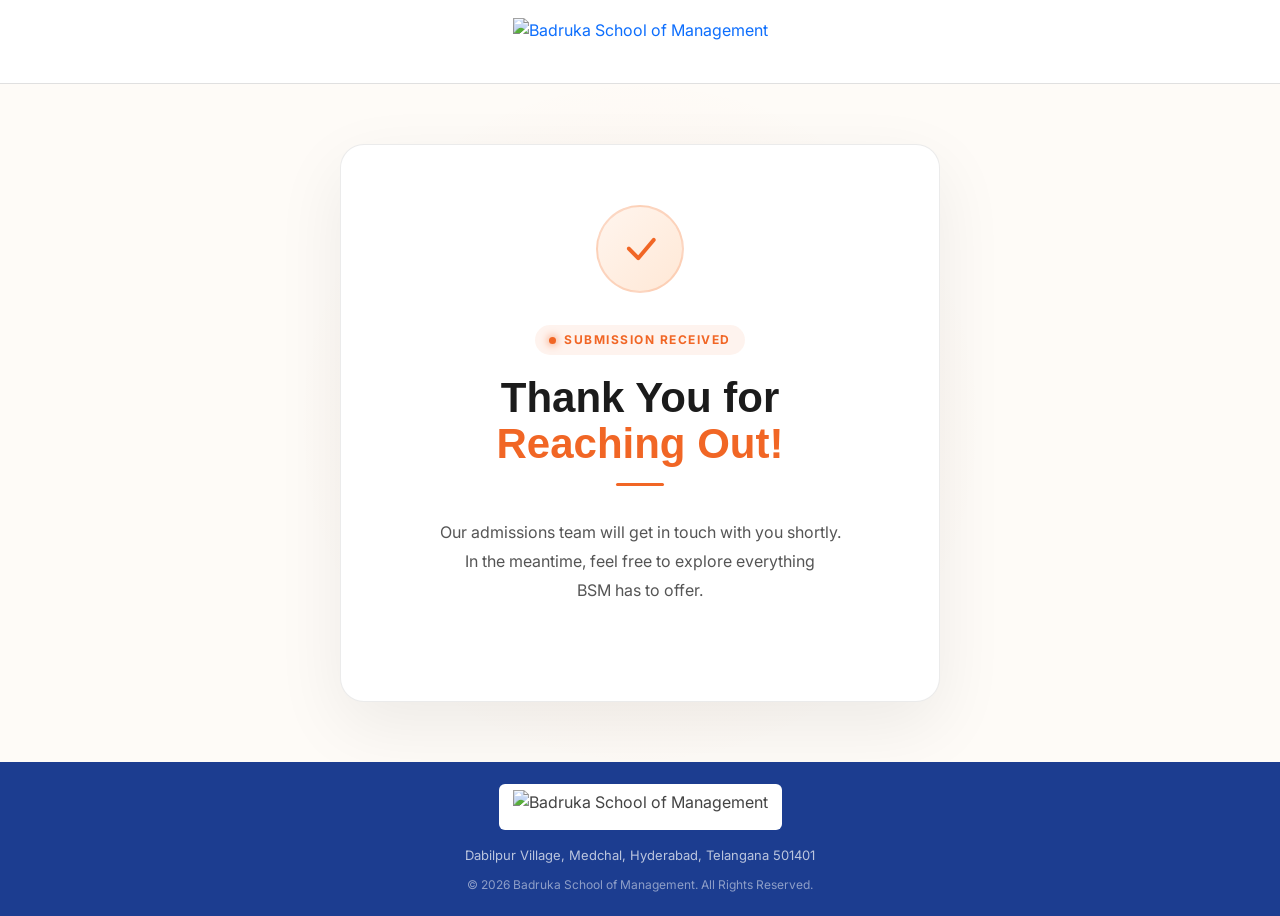
==== thank-you.html @ b26b5ce9 "add new changes" ====
<!doctype html>
<html lang="en">
  <head>
    <meta charset="UTF-8" />
    <meta name="viewport" content="width=device-width, initial-scale=1.0" />
    <title>Thank You | Badruka School of Management</title>
    <link rel="icon" href="images/favicon.webp" sizes="32x32" />
    <link rel="preconnect" href="https://fonts.googleapis.com" />
    <link rel="preconnect" href="https://fonts.gstatic.com" crossorigin />
    <link
      href="https://fonts.googleapis.com/css2?family=Inter:wght@300;400;500;600;700;800&display=swap"
      rel="stylesheet"
    />
    <link href="https://api.fontshare.com/v2/css?f[]=satoshi@300,400,500,700,900&display=swap" rel="stylesheet" />
    <link rel="stylesheet" href="https://cdn.jsdelivr.net/npm/bootstrap-icons@1.11.3/font/bootstrap-icons.min.css" />
    <link href="https://cdn.jsdelivr.net/npm/bootstrap@5.3.7/dist/css/bootstrap.min.css" rel="stylesheet" />

    <!--Bing-->
    <script>
      (function (w, d, t, r, u) {
        var f, n, i;
        ((w[u] = w[u] || []),
          (f = function () {
            var o = { ti: '97227936', enableAutoSpaTracking: true };
            ((o.q = w[u]), (w[u] = new UET(o)), w[u].push('pageLoad'));
          }),
          (n = d.createElement(t)),
          (n.src = r),
          (n.async = 1),
          (n.onload = n.onreadystatechange =
            function () {
              var s = this.readyState;
              (s && s !== 'loaded' && s !== 'complete') || (f(), (n.onload = n.onreadystatechange = null));
            }),
          (i = d.getElementsByTagName(t)[0]),
          i.parentNode.insertBefore(n, i));
      })(window, document, 'script', '//bat.bing.com/bat.js', 'uetq');
    </script>

    <!-- Google Tag Manager -->
    <script>
      (function (w, d, s, l, i) {
        w[l] = w[l] || [];
        w[l].push({ 'gtm.start': new Date().getTime(), event: 'gtm.js' });
        var f = d.getElementsByTagName(s)[0],
          j = d.createElement(s),
          dl = l != 'dataLayer' ? '&l=' + l : '';
        j.async = true;
        j.src = 'https://www.googletagmanager.com/gtm.js?id=' + i + dl;
        f.parentNode.insertBefore(j, f);
      })(window, document, 'script', 'dataLayer', 'GTM-KKS7F6DF');
    </script>
    <!-- End Google Tag Manager -->

    <!-- Google tag (gtag.js) -->
    <script async src="https://www.googletagmanager.com/gtag/js?id=AW-16741304463"></script>
    <script>
      window.dataLayer = window.dataLayer || [];
      function gtag() {
        dataLayer.push(arguments);
      }
      gtag('js', new Date());
      gtag('config', 'AW-16741304463');
    </script>

    <!-- Meta Pixel Code -->
    <script>
      !(function (f, b, e, v, n, t, s) {
        if (f.fbq) return;
        n = f.fbq = function () {
          n.callMethod ? n.callMethod.apply(n, arguments) : n.queue.push(arguments);
        };
        if (!f._fbq) f._fbq = n;
        n.push = n;
        n.loaded = !0;
        n.version = '2.0';
        n.queue = [];
        t = b.createElement(e);
        t.async = !0;
        t.src = v;
        s = b.getElementsByTagName(e)[0];
        s.parentNode.insertBefore(t, s);
      })(window, document, 'script', 'https://connect.facebook.net/en_US/fbevents.js');
      fbq('init', '2119251019020776');
      fbq('track', 'PageView');
    </script>
    <noscript
      ><img
        height="1"
        width="1"
        style="display: none"
        src="https://www.facebook.com/tr?id=2119251019020776&ev=PageView&noscript=1"
    /></noscript>
    <!-- End Meta Pixel Code -->

    <style>
      /* ── Variables (same as LP) ── */
      :root {
        --primary: #f16625;
        --primary-dark: #d4551a;
        --heading: #1b1b1b;
        --text: #444444;
        --border: #ececec;
      }

      * {
        margin: 0;
        padding: 0;
        box-sizing: border-box;
      }

      html {
        scroll-behavior: smooth;
      }

      body {
        font-family: 'Inter', sans-serif;
        background: #fefbf7;
        color: var(--text);
        min-height: 100vh;
        display: flex;
        flex-direction: column;
        overflow-x: hidden;
      }

      img {
        max-width: 100%;
        display: block;
      }

      a {
        text-decoration: none;
        transition: all 0.3s ease;
      }

      /* ── HEADER ── */
      .ty-header {
        background: #fff;
        border-bottom: 1px solid rgba(0, 0, 0, 0.12);
        padding: 18px 0;
        text-align: center;
      }

      .ty-header img {
        height: 47px;
        width: auto;
        display: inline-block;
      }

      /* ── MAIN CONTENT ── */
      .ty-main {
        flex: 1;
        display: flex;
        align-items: center;
        justify-content: center;
        padding: 60px 20px;
        position: relative;
        overflow: hidden;
      }

      /* Subtle decorative background circle */
      .ty-main::before {
        content: '';
        position: absolute;
        width: 700px;
        height: 700px;
        border-radius: 50%;
        background: radial-gradient(circle, rgba(241, 102, 37, 0.07) 0%, transparent 70%);
        top: 50%;
        left: 50%;
        transform: translate(-50%, -50%);
        pointer-events: none;
        z-index: 0;
      }

      .ty-card {
        position: relative;
        z-index: 1;
        background: #fff;
        border-radius: 24px;
        border: 1px solid rgba(0, 0, 0, 0.08);
        box-shadow: 0 24px 70px rgba(0, 0, 0, 0.07);
        padding: 60px 56px;
        max-width: 600px;
        width: 100%;
        text-align: center;
      }

      /* ── CHECK ICON ── */
      .ty-icon {
        width: 88px;
        height: 88px;
        border-radius: 50%;
        background: linear-gradient(135deg, #fff5ee 0%, #ffe8d6 100%);
        border: 2px solid rgba(241, 102, 37, 0.2);
        display: flex;
        align-items: center;
        justify-content: center;
        margin: 0 auto 32px;
        animation: pop-in 0.6s cubic-bezier(0.34, 1.56, 0.64, 1) both;
      }

      .ty-icon i {
        font-size: 42px;
        color: var(--primary);
        line-height: 1;
      }

      @keyframes pop-in {
        from {
          transform: scale(0.5);
          opacity: 0;
        }
        to {
          transform: scale(1);
          opacity: 1;
        }
      }

      /* ── TAG LINE ── */
      .ty-tag {
        display: inline-flex;
        align-items: center;
        gap: 8px;
        background: rgba(241, 102, 37, 0.08);
        color: var(--primary);
        font-family: 'Inter', sans-serif;
        font-size: 12px;
        font-weight: 700;
        letter-spacing: 1.5px;
        text-transform: uppercase;
        padding: 6px 14px;
        border-radius: 30px;
        margin-bottom: 20px;
      }

      .ty-tag .dot {
        width: 7px;
        height: 7px;
        border-radius: 50%;
        background: var(--primary);
        box-shadow: 0 0 8px var(--primary);
      }

      /* ── HEADING ── */
      .ty-heading {
        font-family: 'Satoshi', sans-serif;
        font-size: 42px;
        font-weight: 700;
        line-height: 1.1;
        color: var(--heading);
        margin-bottom: 16px;
      }

      .ty-heading span {
        color: var(--primary);
      }

      /* ── BODY TEXT ── */
      .ty-body {
        font-family: 'Inter', sans-serif;
        font-size: 16px;
        color: #555;
        line-height: 1.8;
        margin-bottom: 36px;
      }

      /* ── DIVIDER ── */
      .ty-divider {
        width: 48px;
        height: 3px;
        background: var(--primary);
        border-radius: 30px;
        margin: 0 auto 32px;
      }

      /* ── BACK BUTTON ── */
      .ty-back-btn {
        display: inline-flex;
        align-items: center;
        gap: 10px;
        padding: 15px 36px;
        background: var(--primary);
        color: #fff;
        border-radius: 10px;
        font-family: 'Inter', sans-serif;
        font-size: 15px;
        font-weight: 600;
        box-shadow: 0 12px 30px rgba(241, 102, 37, 0.3);
        transition: all 0.3s ease;
      }

      .ty-back-btn i {
        font-size: 16px;
        transition: transform 0.3s ease;
      }

      .ty-back-btn:hover {
        background: var(--primary-dark);
        color: #fff;
        transform: translateY(-2px);
        box-shadow: 0 18px 40px rgba(241, 102, 37, 0.35);
      }

      .ty-back-btn:hover i {
        transform: translateX(-4px);
      }

      /* ── HIGHLIGHTS STRIP ── */
      .ty-highlights {
        display: flex;
        align-items: center;
        justify-content: center;
        gap: 24px;
        margin-top: 40px;
        padding-top: 32px;
        border-top: 1px solid var(--border);
        flex-wrap: wrap;
      }

      .ty-highlight-item {
        display: flex;
        flex-direction: column;
        align-items: center;
        gap: 4px;
      }

      .ty-highlight-item strong {
        font-family: 'Satoshi', sans-serif;
        font-size: 22px;
        font-weight: 700;
        color: var(--primary);
        line-height: 1;
      }

      .ty-highlight-item span {
        font-family: 'Inter', sans-serif;
        font-size: 12px;
        color: #888;
        text-align: center;
      }

      .ty-highlight-sep {
        width: 1px;
        height: 36px;
        background: var(--border);
        flex-shrink: 0;
      }

      /* ── FOOTER ── */
      .ty-footer {
        background: #1c3d90;
        padding: 22px 20px;
        text-align: center;
      }

      .ty-footer-logo {
        display: inline-flex;
        align-items: center;
        justify-content: center;
        background: #fff;
        padding: 6px 14px;
        border-radius: 6px;
        margin-bottom: 14px;
      }

      .ty-footer-logo img {
        height: 34px;
        width: auto;
        display: inline-block;
      }

      .ty-footer-address {
        font-family: 'Inter', sans-serif;
        font-size: 13px;
        color: rgba(255, 255, 255, 0.7);
        line-height: 1.7;
        margin-bottom: 10px;
      }

      .ty-footer-copy {
        font-family: 'Inter', sans-serif;
        font-size: 12px;
        color: rgba(255, 255, 255, 0.5);
        margin: 0;
      }

      /* ── RESPONSIVE ── */
      @media (max-width: 767px) {
        .ty-header img {
          height: 40px;
        }

        .ty-card {
          padding: 40px 28px;
          border-radius: 18px;
        }

        .ty-icon {
          width: 74px;
          height: 74px;
          margin-bottom: 24px;
        }

        .ty-icon i {
          font-size: 34px;
        }

        .ty-heading {
          font-size: 32px;
        }

        .ty-body {
          font-size: 15px;
          margin-bottom: 28px;
        }

        .ty-highlights {
          gap: 16px;
        }

        .ty-highlight-item strong {
          font-size: 20px;
        }

        .ty-highlight-sep {
          display: none;
        }
      }

      @media (max-width: 480px) {
        .ty-card {
          padding: 32px 20px;
        }

        .ty-heading {
          font-size: 28px;
        }

        .ty-body {
          font-size: 14px;
        }

        .ty-back-btn {
          width: 100%;
          justify-content: center;
          padding: 14px 24px;
        }

        .ty-highlights {
          gap: 12px;
          margin-top: 28px;
          padding-top: 24px;
        }

        .ty-highlight-item strong {
          font-size: 18px;
        }

        .ty-highlight-item span {
          font-size: 11px;
        }
      }
    </style>
  </head>

  <body>
    <!-- Google Tag Manager (noscript) -->
    <noscript
      ><iframe
        src="https://www.googletagmanager.com/ns.html?id=GTM-KKS7F6DF"
        height="0"
        width="0"
        style="display: none; visibility: hidden"
      ></iframe
    ></noscript>
    <!-- End Google Tag Manager (noscript) -->

    <!-- ── HEADER ── -->
    <header class="ty-header">
      <a href="index.html">
        <img src="images/LOGO.png" alt="Badruka School of Management" />
      </a>
    </header>

    <!-- ── MAIN ── -->
    <main class="ty-main">
      <div class="ty-card">
        <!-- Check icon -->
        <div class="ty-icon">
          <i class="bi bi-check-lg"></i>
        </div>

        <!-- Tag -->
        <div class="ty-tag">
          <span class="dot"></span>
          Submission Received
        </div>

        <!-- Heading -->
        <h1 class="ty-heading">
          Thank You for<br />
          <span>Reaching Out!</span>
        </h1>

        <!-- Divider -->
        <div class="ty-divider"></div>

        <!-- Body -->
        <p class="ty-body">
          Our admissions team will get in touch with you shortly.<br />
          In the meantime, feel free to explore everything<br />
          BSM has to offer.
        </p>
      </div>
    </main>

    <!-- ── FOOTER ── -->
    <footer class="ty-footer">
      <div class="ty-footer-logo">
        <img src="images/footer-logo.png" alt="Badruka School of Management" />
      </div>
      <p class="ty-footer-address">Dabilpur Village, Medchal, Hyderabad, Telangana 501401</p>
      <p class="ty-footer-copy">© 2026 Badruka School of Management. All Rights Reserved.</p>
    </footer>
    <script>
      // Auto-download the brochure PDF on every page load (including refresh)
      window.addEventListener('load', function () {
        var a = document.createElement('a');
        a.href = 'images/bsm-lp-file.pdf';
        a.download = 'bsm-lp-file.pdf';
        document.body.appendChild(a);
        a.click();
        document.body.removeChild(a);
      });
    </script>
  </body>
</html>
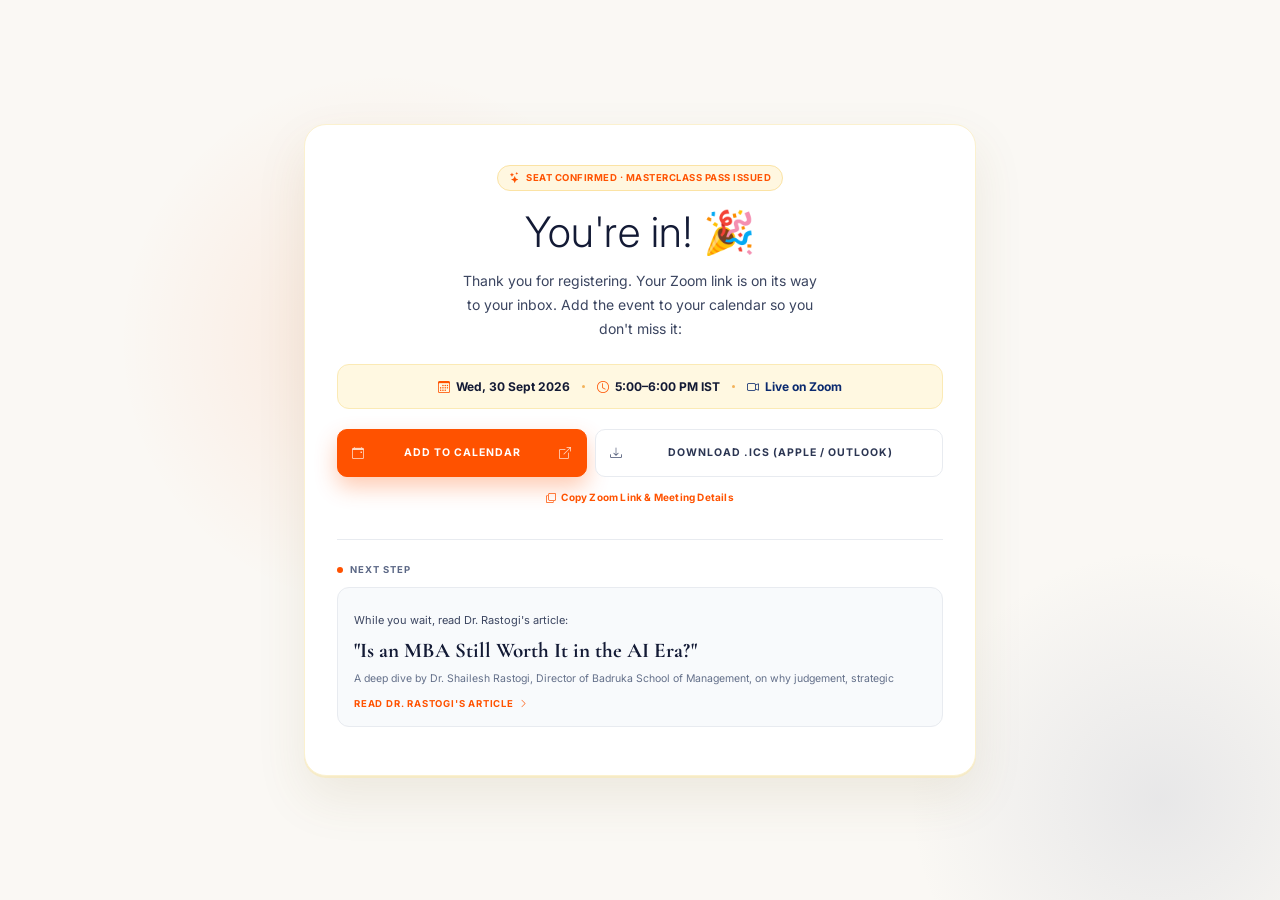
==== commit 72626654: "add new changes" ====
--- a/thank-you.html
+++ b/thank-you.html
@@ -3,18 +3,18 @@
   <head>
     <meta charset="UTF-8" />
     <meta name="viewport" content="width=device-width, initial-scale=1.0" />
-    <title>Thank You | Badruka School of Management</title>
+    <title>You're In! | Badruka School of Management</title>
     <link rel="icon" href="images/favicon.webp" sizes="32x32" />
+
     <link rel="preconnect" href="https://fonts.googleapis.com" />
     <link rel="preconnect" href="https://fonts.gstatic.com" crossorigin />
     <link
-      href="https://fonts.googleapis.com/css2?family=Inter:wght@300;400;500;600;700;800&display=swap"
+      href="https://fonts.googleapis.com/css2?family=Cormorant+Garamond:wght@600;700&family=Inter:wght@300;400;500;600;700;800&display=swap"
       rel="stylesheet"
     />
-    <link href="https://api.fontshare.com/v2/css?f[]=satoshi@300,400,500,700,900&display=swap" rel="stylesheet" />
     <link rel="stylesheet" href="https://cdn.jsdelivr.net/npm/bootstrap-icons@1.11.3/font/bootstrap-icons.min.css" />
-    <link href="https://cdn.jsdelivr.net/npm/bootstrap@5.3.7/dist/css/bootstrap.min.css" rel="stylesheet" />
-
+
+    <!-- ===== Tracking (same as your old thank-you page) ===== -->
     <!--Bing-->
     <script>
       (function (w, d, t, r, u) {
@@ -50,7 +50,6 @@
         f.parentNode.insertBefore(j, f);
       })(window, document, 'script', 'dataLayer', 'GTM-KKS7F6DF');
     </script>
-    <!-- End Google Tag Manager -->
 
     <!-- Google tag (gtag.js) -->
     <script async src="https://www.googletagmanager.com/gtag/js?id=AW-16741304463"></script>
@@ -94,371 +93,514 @@
     <!-- End Meta Pixel Code -->
 
     <style>
-      /* ── Variables (same as LP) ── */
       :root {
-        --primary: #f16625;
-        --primary-dark: #d4551a;
-        --heading: #1b1b1b;
-        --text: #444444;
-        --border: #ececec;
-      }
-
-      * {
+        --orange: #ff5200;
+        --orange-dark: #e84a00;
+        --navy: #131a35;
+        --text: #3b4560;
+        --muted: #64708a;
+        --cream: #faf8f4;
+        --gold-bg: #fff8e1;
+        --gold-border: #fbeab5;
+        --line: #e8ebf0;
+      }
+
+      *,
+      *::before,
+      *::after {
         margin: 0;
         padding: 0;
         box-sizing: border-box;
       }
 
-      html {
-        scroll-behavior: smooth;
-      }
-
+      html,
       body {
-        font-family: 'Inter', sans-serif;
-        background: #fefbf7;
+        min-height: 100%;
+      }
+
+      body {
+        font-family:
+          'Inter',
+          system-ui,
+          -apple-system,
+          'Segoe UI',
+          sans-serif;
+        background: var(--cream);
         color: var(--text);
-        min-height: 100vh;
-        display: flex;
-        flex-direction: column;
+        -webkit-font-smoothing: antialiased;
         overflow-x: hidden;
-      }
-
-      img {
-        max-width: 100%;
-        display: block;
       }
 
       a {
         text-decoration: none;
-        transition: all 0.3s ease;
-      }
-
-      /* ── HEADER ── */
-      .ty-header {
-        background: #fff;
-        border-bottom: 1px solid rgba(0, 0, 0, 0.12);
-        padding: 18px 0;
-        text-align: center;
-      }
-
-      .ty-header img {
-        height: 47px;
-        width: auto;
-        display: inline-block;
-      }
-
-      /* ── MAIN CONTENT ── */
-      .ty-main {
-        flex: 1;
+        color: inherit;
+      }
+
+      button {
+        font-family: inherit;
+        cursor: pointer;
+      }
+
+      /* ===== PAGE ===== */
+      .page {
+        position: relative;
+        min-height: 100vh;
+        min-height: 100dvh;
         display: flex;
         align-items: center;
         justify-content: center;
-        padding: 60px 20px;
-        position: relative;
+        padding: 52px 20px;
         overflow: hidden;
       }
 
-      /* Subtle decorative background circle */
-      .ty-main::before {
+      /* soft glow behind the card (orange left, grey bottom-right) */
+      .page::before,
+      .page::after {
         content: '';
         position: absolute;
-        width: 700px;
-        height: 700px;
         border-radius: 50%;
-        background: radial-gradient(circle, rgba(241, 102, 37, 0.07) 0%, transparent 70%);
-        top: 50%;
-        left: 50%;
-        transform: translate(-50%, -50%);
         pointer-events: none;
         z-index: 0;
       }
 
-      .ty-card {
+      .page::before {
+        width: 560px;
+        height: 560px;
+        left: 50%;
+        top: 38%;
+        transform: translate(-95%, -50%);
+        background: radial-gradient(circle, rgba(255, 82, 0, 0.1) 0%, rgba(255, 82, 0, 0) 68%);
+      }
+
+      .page::after {
+        width: 520px;
+        height: 520px;
+        right: -140px;
+        bottom: -160px;
+        background: radial-gradient(circle, rgba(120, 130, 160, 0.14) 0%, rgba(120, 130, 160, 0) 68%);
+      }
+
+      /* ===== CARD ===== */
+      .card {
         position: relative;
         z-index: 1;
+        width: 100%;
+        max-width: 672px;
         background: #fff;
-        border-radius: 24px;
-        border: 1px solid rgba(0, 0, 0, 0.08);
-        box-shadow: 0 24px 70px rgba(0, 0, 0, 0.07);
-        padding: 60px 56px;
-        max-width: 600px;
-        width: 100%;
+        border: 1px solid #fbf1cf;
+        border-radius: 22px;
+        padding: 40px 32px 48px;
         text-align: center;
-      }
-
-      /* ── CHECK ICON ── */
-      .ty-icon {
-        width: 88px;
-        height: 88px;
-        border-radius: 50%;
-        background: linear-gradient(135deg, #fff5ee 0%, #ffe8d6 100%);
-        border: 2px solid rgba(241, 102, 37, 0.2);
+        box-shadow:
+          0 2px 0 rgba(251, 234, 181, 0.6),
+          0 22px 50px rgba(120, 100, 40, 0.1);
+      }
+
+      /* ===== BADGE ===== */
+      .badge {
+        display: inline-flex;
+        align-items: center;
+        gap: 6px;
+        background: #fff7e0;
+        border: 1px solid #fbe3a4;
+        color: var(--orange);
+        font-size: 9.5px;
+        font-weight: 700;
+        letter-spacing: 0.5px;
+        text-transform: uppercase;
+        padding: 6px 11px;
+        border-radius: 999px;
+        line-height: 1;
+      }
+
+      .badge i {
+        font-size: 11px;
+      }
+
+      /* ===== HEADING ===== */
+      .title {
         display: flex;
         align-items: center;
         justify-content: center;
-        margin: 0 auto 32px;
-        animation: pop-in 0.6s cubic-bezier(0.34, 1.56, 0.64, 1) both;
-      }
-
-      .ty-icon i {
+        gap: 10px;
+        margin-top: 18px;
         font-size: 42px;
-        color: var(--primary);
+        font-weight: 300;
+        letter-spacing: 0.5px;
+        line-height: 1.1;
+        color: var(--navy);
+      }
+
+      .title .party {
+        width: 40px;
+        height: 40px;
+        object-fit: contain;
+        display: inline-block;
+        transform: translateY(-4px);
+      }
+
+      .title .party-fallback {
+        font-size: 34px;
         line-height: 1;
-      }
-
-      @keyframes pop-in {
-        from {
-          transform: scale(0.5);
-          opacity: 0;
-        }
-        to {
-          transform: scale(1);
-          opacity: 1;
-        }
-      }
-
-      /* ── TAG LINE ── */
-      .ty-tag {
-        display: inline-flex;
-        align-items: center;
-        gap: 8px;
-        background: rgba(241, 102, 37, 0.08);
-        color: var(--primary);
-        font-family: 'Inter', sans-serif;
+        transform: translateY(-4px);
+      }
+
+      .lead {
+        margin: 14px auto 0;
+        max-width: 360px;
+        font-size: 14px;
+        line-height: 1.7;
+        color: var(--text);
+      }
+
+      /* ===== EVENT STRIP ===== */
+      .event {
+        margin-top: 24px;
+        display: flex;
+        align-items: center;
+        justify-content: center;
+        flex-wrap: wrap;
+        gap: 8px 12px;
+        background: var(--gold-bg);
+        border: 1px solid var(--gold-border);
+        border-radius: 12px;
+        padding: 14px 16px;
         font-size: 12px;
         font-weight: 700;
-        letter-spacing: 1.5px;
+        color: var(--navy);
+      }
+
+      .event-item {
+        display: inline-flex;
+        align-items: center;
+        gap: 6px;
+        white-space: nowrap;
+      }
+
+      .event-item i {
+        color: var(--orange);
+        font-size: 12px;
+      }
+
+      .event-item.zoom {
+        color: #0b2a6f;
+      }
+
+      .event-item.zoom i {
+        color: #0b2a6f;
+      }
+
+      .event .sep {
+        width: 3px;
+        height: 3px;
+        border-radius: 50%;
+        background: #f3b25a;
+        flex-shrink: 0;
+      }
+
+      /* ===== ACTIONS ===== */
+      .actions {
+        margin-top: 20px;
+        display: grid;
+        grid-template-columns: 0.72fr 1fr;
+        gap: 8px;
+      }
+
+      .btn {
+        display: flex;
+        align-items: center;
+        justify-content: center;
+        gap: 10px;
+        min-height: 48px;
+        padding: 10px 14px;
+        border-radius: 10px;
+        font-size: 10.5px;
+        font-weight: 700;
+        letter-spacing: 1px;
         text-transform: uppercase;
-        padding: 6px 14px;
-        border-radius: 30px;
-        margin-bottom: 20px;
-      }
-
-      .ty-tag .dot {
-        width: 7px;
-        height: 7px;
+        line-height: 1.5;
+        text-align: center;
+        transition:
+          transform 0.2s ease,
+          box-shadow 0.2s ease,
+          background 0.2s ease,
+          border-color 0.2s ease;
+      }
+
+      .btn i {
+        font-size: 12px;
+        flex-shrink: 0;
+      }
+
+      .btn-primary {
+        background: var(--orange);
+        color: #fff;
+        border: 1px solid var(--orange);
+        box-shadow: 0 10px 22px rgba(255, 82, 0, 0.3);
+        justify-content: space-between;
+      }
+
+      .btn-primary i {
+        color: #ffd9c4;
+      }
+
+      .btn-primary span {
+        flex: 1;
+      }
+
+      .btn-primary:hover {
+        background: var(--orange-dark);
+        transform: translateY(-1px);
+      }
+
+      .btn-outline {
+        background: #fff;
+        color: #2b3552;
+        border: 1px solid var(--line);
+        justify-content: space-between;
+      }
+
+      .btn-outline i {
+        color: #4a5573;
+      }
+
+      .btn-outline span {
+        flex: 1;
+      }
+
+      .btn-outline:hover {
+        border-color: #cfd5e0;
+        transform: translateY(-1px);
+      }
+
+      .btn:focus-visible,
+      .copy-link:focus-visible,
+      .read-more:focus-visible {
+        outline: 2px solid var(--navy);
+        outline-offset: 2px;
+      }
+
+      .copy-link {
+        margin-top: 14px;
+        display: inline-flex;
+        align-items: center;
+        gap: 5px;
+        background: none;
+        border: 0;
+        color: var(--orange);
+        font-size: 10px;
+        font-weight: 700;
+        letter-spacing: 0.2px;
+      }
+
+      .copy-link i {
+        font-size: 10px;
+      }
+
+      .copy-link:hover {
+        text-decoration: underline;
+      }
+
+      /* ===== NEXT STEP ===== */
+      .divider {
+        height: 1px;
+        background: var(--line);
+        margin: 34px 0 24px;
+        border: 0;
+      }
+
+      .next-label {
+        display: flex;
+        align-items: center;
+        gap: 7px;
+        font-size: 9.5px;
+        font-weight: 700;
+        letter-spacing: 1px;
+        text-transform: uppercase;
+        color: #5b6785;
+        text-align: left;
+      }
+
+      .next-label .dot {
+        width: 6px;
+        height: 6px;
         border-radius: 50%;
-        background: var(--primary);
-        box-shadow: 0 0 8px var(--primary);
-      }
-
-      /* ── HEADING ── */
-      .ty-heading {
-        font-family: 'Satoshi', sans-serif;
-        font-size: 42px;
+        background: var(--orange);
+      }
+
+      .article {
+        margin-top: 12px;
+        text-align: left;
+        background: #f8fafc;
+        border: 1px solid var(--line);
+        border-radius: 12px;
+        padding: 16px 16px 15px;
+      }
+
+      .article .kicker {
+        font-size: 11px;
+        color: var(--text);
+      }
+
+      .article h2 {
+        margin-top: 8px;
+        font-family: 'Cormorant Garamond', Georgia, serif;
+        font-size: 21px;
         font-weight: 700;
-        line-height: 1.1;
-        color: var(--heading);
-        margin-bottom: 16px;
-      }
-
-      .ty-heading span {
-        color: var(--primary);
-      }
-
-      /* ── BODY TEXT ── */
-      .ty-body {
-        font-family: 'Inter', sans-serif;
-        font-size: 16px;
-        color: #555;
-        line-height: 1.8;
-        margin-bottom: 36px;
-      }
-
-      /* ── DIVIDER ── */
-      .ty-divider {
-        width: 48px;
-        height: 3px;
-        background: var(--primary);
-        border-radius: 30px;
-        margin: 0 auto 32px;
-      }
-
-      /* ── BACK BUTTON ── */
-      .ty-back-btn {
+        line-height: 1.2;
+        color: var(--navy);
+      }
+
+      .article p {
+        margin-top: 8px;
+        font-size: 10.5px;
+        line-height: 1.6;
+        color: var(--muted);
+        /* shows just the first line, like the design */
+        max-height: 1.6em;
+        overflow: hidden;
+      }
+
+      .read-more {
+        margin-top: 10px;
         display: inline-flex;
         align-items: center;
-        gap: 10px;
-        padding: 15px 36px;
-        background: var(--primary);
+        gap: 5px;
+        font-size: 9.5px;
+        font-weight: 700;
+        letter-spacing: 0.8px;
+        text-transform: uppercase;
+        color: var(--orange);
+      }
+
+      .read-more i {
+        font-size: 9px;
+        transition: transform 0.2s ease;
+      }
+
+      .read-more:hover i {
+        transform: translateX(3px);
+      }
+
+      /* toast */
+      .toast {
+        position: fixed;
+        left: 50%;
+        bottom: 24px;
+        transform: translate(-50%, 20px);
+        background: var(--navy);
         color: #fff;
-        border-radius: 10px;
-        font-family: 'Inter', sans-serif;
-        font-size: 15px;
+        font-size: 12px;
         font-weight: 600;
-        box-shadow: 0 12px 30px rgba(241, 102, 37, 0.3);
-        transition: all 0.3s ease;
-      }
-
-      .ty-back-btn i {
-        font-size: 16px;
-        transition: transform 0.3s ease;
-      }
-
-      .ty-back-btn:hover {
-        background: var(--primary-dark);
-        color: #fff;
-        transform: translateY(-2px);
-        box-shadow: 0 18px 40px rgba(241, 102, 37, 0.35);
-      }
-
-      .ty-back-btn:hover i {
-        transform: translateX(-4px);
-      }
-
-      /* ── HIGHLIGHTS STRIP ── */
-      .ty-highlights {
-        display: flex;
-        align-items: center;
-        justify-content: center;
-        gap: 24px;
-        margin-top: 40px;
-        padding-top: 32px;
-        border-top: 1px solid var(--border);
-        flex-wrap: wrap;
-      }
-
-      .ty-highlight-item {
-        display: flex;
-        flex-direction: column;
-        align-items: center;
-        gap: 4px;
-      }
-
-      .ty-highlight-item strong {
-        font-family: 'Satoshi', sans-serif;
-        font-size: 22px;
-        font-weight: 700;
-        color: var(--primary);
-        line-height: 1;
-      }
-
-      .ty-highlight-item span {
-        font-family: 'Inter', sans-serif;
-        font-size: 12px;
-        color: #888;
-        text-align: center;
-      }
-
-      .ty-highlight-sep {
-        width: 1px;
-        height: 36px;
-        background: var(--border);
-        flex-shrink: 0;
-      }
-
-      /* ── FOOTER ── */
-      .ty-footer {
-        background: #1c3d90;
-        padding: 22px 20px;
-        text-align: center;
-      }
-
-      .ty-footer-logo {
-        display: inline-flex;
-        align-items: center;
-        justify-content: center;
-        background: #fff;
-        padding: 6px 14px;
-        border-radius: 6px;
-        margin-bottom: 14px;
-      }
-
-      .ty-footer-logo img {
-        height: 34px;
-        width: auto;
-        display: inline-block;
-      }
-
-      .ty-footer-address {
-        font-family: 'Inter', sans-serif;
-        font-size: 13px;
-        color: rgba(255, 255, 255, 0.7);
-        line-height: 1.7;
-        margin-bottom: 10px;
-      }
-
-      .ty-footer-copy {
-        font-family: 'Inter', sans-serif;
-        font-size: 12px;
-        color: rgba(255, 255, 255, 0.5);
-        margin: 0;
-      }
-
-      /* ── RESPONSIVE ── */
-      @media (max-width: 767px) {
-        .ty-header img {
-          height: 40px;
-        }
-
-        .ty-card {
-          padding: 40px 28px;
+        padding: 10px 16px;
+        border-radius: 999px;
+        opacity: 0;
+        pointer-events: none;
+        transition:
+          opacity 0.25s ease,
+          transform 0.25s ease;
+        z-index: 10;
+      }
+
+      .toast.show {
+        opacity: 1;
+        transform: translate(-50%, 0);
+      }
+
+      /* ===== TABLET ===== */
+      @media (max-width: 991px) {
+        .page::before {
+          transform: translate(-80%, -50%);
+        }
+      }
+
+      /* ===== MOBILE ===== */
+      @media (max-width: 575px) {
+        .page {
+          padding: 28px 14px;
+          align-items: flex-start;
+        }
+
+        .page::before {
+          width: 380px;
+          height: 380px;
+          transform: translate(-70%, -50%);
+        }
+
+        .card {
+          padding: 30px 18px 34px;
           border-radius: 18px;
         }
 
-        .ty-icon {
-          width: 74px;
-          height: 74px;
-          margin-bottom: 24px;
-        }
-
-        .ty-icon i {
+        .badge {
+          font-size: 8.5px;
+          padding: 6px 9px;
+          letter-spacing: 0.3px;
+          max-width: 100%;
+          white-space: normal;
+          line-height: 1.3;
+          text-align: center;
+        }
+
+        .title {
           font-size: 34px;
-        }
-
-        .ty-heading {
-          font-size: 32px;
-        }
-
-        .ty-body {
-          font-size: 15px;
-          margin-bottom: 28px;
-        }
-
-        .ty-highlights {
-          gap: 16px;
-        }
-
-        .ty-highlight-item strong {
+          gap: 8px;
+        }
+
+        .title .party {
+          width: 32px;
+          height: 32px;
+        }
+
+        .lead {
+          font-size: 13.5px;
+        }
+
+        .event {
+          flex-direction: column;
+          gap: 8px;
+          padding: 14px;
+        }
+
+        .event .sep {
+          display: none;
+        }
+
+        .actions {
+          grid-template-columns: 1fr;
+        }
+
+        .btn {
+          min-height: 50px;
+          font-size: 11px;
+        }
+
+        .divider {
+          margin: 28px 0 22px;
+        }
+
+        .article h2 {
           font-size: 20px;
         }
 
-        .ty-highlight-sep {
-          display: none;
-        }
-      }
-
-      @media (max-width: 480px) {
-        .ty-card {
-          padding: 32px 20px;
-        }
-
-        .ty-heading {
-          font-size: 28px;
-        }
-
-        .ty-body {
-          font-size: 14px;
-        }
-
-        .ty-back-btn {
-          width: 100%;
-          justify-content: center;
-          padding: 14px 24px;
-        }
-
-        .ty-highlights {
-          gap: 12px;
-          margin-top: 28px;
-          padding-top: 24px;
-        }
-
-        .ty-highlight-item strong {
-          font-size: 18px;
-        }
-
-        .ty-highlight-item span {
+        .article p {
           font-size: 11px;
+        }
+      }
+
+      @media (max-width: 360px) {
+        .title {
+          font-size: 30px;
+        }
+
+        .card {
+          padding: 26px 14px 30px;
+        }
+      }
+
+      @media (prefers-reduced-motion: reduce) {
+        * {
+          transition: none !important;
         }
       }
     </style>
@@ -474,64 +616,167 @@
         style="display: none; visibility: hidden"
       ></iframe
     ></noscript>
-    <!-- End Google Tag Manager (noscript) -->
-
-    <!-- ── HEADER ── -->
-    <header class="ty-header">
-      <a href="index.html">
-        <img src="images/LOGO.png" alt="Badruka School of Management" />
-      </a>
-    </header>
-
-    <!-- ── MAIN ── -->
-    <main class="ty-main">
-      <div class="ty-card">
-        <!-- Check icon -->
-        <div class="ty-icon">
-          <i class="bi bi-check-lg"></i>
+
+    <main class="page">
+      <section class="card" aria-labelledby="ty-title">
+        <div class="badge">
+          <i class="bi bi-stars" aria-hidden="true"></i>
+          Seat confirmed · Masterclass pass issued
         </div>
 
-        <!-- Tag -->
-        <div class="ty-tag">
-          <span class="dot"></span>
-          Submission Received
+        <h1 class="title" id="ty-title">You're in! 🎉</h1>
+
+        <p class="lead">
+          Thank you for registering. Your Zoom link is on its way to your inbox. Add the event to your calendar so you
+          don't miss it:
+        </p>
+
+        <div class="event">
+          <span class="event-item"><i class="bi bi-calendar3" aria-hidden="true"></i>Wed, 30 Sept 2026</span>
+          <span class="sep" aria-hidden="true"></span>
+          <span class="event-item"><i class="bi bi-clock" aria-hidden="true"></i>5:00–6:00 PM IST</span>
+          <span class="sep" aria-hidden="true"></span>
+          <span class="event-item zoom"><i class="bi bi-camera-video" aria-hidden="true"></i>Live on Zoom</span>
         </div>
 
-        <!-- Heading -->
-        <h1 class="ty-heading">
-          Thank You for<br />
-          <span>Reaching Out!</span>
-        </h1>
-
-        <!-- Divider -->
-        <div class="ty-divider"></div>
-
-        <!-- Body -->
-        <p class="ty-body">
-          Our admissions team will get in touch with you shortly.<br />
-          In the meantime, feel free to explore everything<br />
-          BSM has to offer.
-        </p>
-      </div>
+        <div class="actions">
+          <a id="gcalBtn" class="btn btn-primary" href="#" target="_blank" rel="noopener">
+            <i class="bi bi-calendar-event" aria-hidden="true"></i>
+            <span>Add to Calendar</span>
+            <i class="bi bi-box-arrow-up-right" aria-hidden="true"></i>
+          </a>
+
+          <button id="icsBtn" class="btn btn-outline" type="button">
+            <i class="bi bi-download" aria-hidden="true"></i>
+            <span>Download .ics (Apple / Outlook)</span>
+          </button>
+        </div>
+
+        <button id="copyBtn" class="copy-link" type="button">
+          <i class="bi bi-copy" aria-hidden="true"></i>
+          Copy Zoom Link &amp; Meeting Details
+        </button>
+
+        <hr class="divider" />
+
+        <div class="next-label"><span class="dot"></span>Next step</div>
+
+        <article class="article">
+          <p class="kicker">While you wait, read Dr. Rastogi's article:</p>
+          <h2>"Is an MBA Still Worth It in the AI Era?"</h2>
+          <p>
+            A deep dive by Dr. Shailesh Rastogi, Director of Badruka School of Management, on why judgement, strategic
+            decision-making, and human leadership matter more than ever in the AI era.
+          </p>
+          <a id="articleLink" class="read-more" href="#" target="_blank" rel="noopener">
+            Read Dr. Rastogi's article <i class="bi bi-chevron-right" aria-hidden="true"></i>
+          </a>
+        </article>
+      </section>
     </main>
 
-    <!-- ── FOOTER ── -->
-    <footer class="ty-footer">
-      <div class="ty-footer-logo">
-        <img src="images/footer-logo.png" alt="Badruka School of Management" />
-      </div>
-      <p class="ty-footer-address">Dabilpur Village, Medchal, Hyderabad, Telangana 501401</p>
-      <p class="ty-footer-copy">© 2026 Badruka School of Management. All Rights Reserved.</p>
-    </footer>
+    <div class="toast" id="toast" role="status" aria-live="polite"></div>
+
     <script>
-      // Auto-download the brochure PDF on every page load (including refresh)
-      window.addEventListener('load', function () {
+      /* ===== EDIT THESE ===== */
+      var EVENT = {
+        title: 'Masterclass | Badruka School of Management',
+        description: 'Live masterclass on Zoom with Badruka School of Management.',
+        // 5:00-6:00 PM IST = 11:30-12:30 UTC
+        startUTC: '20260930T113000Z',
+        endUTC: '20260930T123000Z',
+        zoomLink: 'https://zoom.us/j/your-meeting-id',
+        articleLink: 'https://your-site.com/blog/is-an-mba-still-worth-it-in-the-ai-era',
+      };
+
+      var gcalUrl =
+        'https://calendar.google.com/calendar/render?action=TEMPLATE' +
+        '&text=' +
+        encodeURIComponent(EVENT.title) +
+        '&dates=' +
+        EVENT.startUTC +
+        '/' +
+        EVENT.endUTC +
+        '&details=' +
+        encodeURIComponent(EVENT.description + '\nJoin: ' + EVENT.zoomLink) +
+        '&location=' +
+        encodeURIComponent(EVENT.zoomLink);
+
+      document.getElementById('gcalBtn').href = gcalUrl;
+      document.getElementById('articleLink').href = EVENT.articleLink;
+
+      function toast(msg) {
+        var t = document.getElementById('toast');
+        t.textContent = msg;
+        t.classList.add('show');
+        clearTimeout(toast._t);
+        toast._t = setTimeout(function () {
+          t.classList.remove('show');
+        }, 2200);
+      }
+
+      /* Download .ics */
+      document.getElementById('icsBtn').addEventListener('click', function () {
+        var ics = [
+          'BEGIN:VCALENDAR',
+          'VERSION:2.0',
+          'PRODID:-//Badruka School of Management//Masterclass//EN',
+          'CALSCALE:GREGORIAN',
+          'METHOD:PUBLISH',
+          'BEGIN:VEVENT',
+          'UID:' + EVENT.startUTC + '@badruka-masterclass',
+          'DTSTAMP:' + new Date().toISOString().replace(/[-:]/g, '').split('.')[0] + 'Z',
+          'DTSTART:' + EVENT.startUTC,
+          'DTEND:' + EVENT.endUTC,
+          'SUMMARY:' + EVENT.title,
+          'DESCRIPTION:' + EVENT.description + '\\nJoin: ' + EVENT.zoomLink,
+          'LOCATION:' + EVENT.zoomLink,
+          'URL:' + EVENT.zoomLink,
+          'END:VEVENT',
+          'END:VCALENDAR',
+        ].join('\r\n');
+
+        var blob = new Blob([ics], { type: 'text/calendar;charset=utf-8' });
+        var url = URL.createObjectURL(blob);
         var a = document.createElement('a');
-        a.href = 'images/bsm-lp-file.pdf';
-        a.download = 'bsm-lp-file.pdf';
+        a.href = url;
+        a.download = 'bsm-masterclass.ics';
         document.body.appendChild(a);
         a.click();
         document.body.removeChild(a);
+        setTimeout(function () {
+          URL.revokeObjectURL(url);
+        }, 1000);
+        toast('Calendar file downloaded');
+      });
+
+      /* Copy Zoom link + details */
+      document.getElementById('copyBtn').addEventListener('click', function () {
+        var text = EVENT.title + '\nWed, 30 Sept 2026 | 5:00–6:00 PM IST\nLive on Zoom: ' + EVENT.zoomLink;
+
+        function fallback() {
+          var ta = document.createElement('textarea');
+          ta.value = text;
+          ta.style.position = 'fixed';
+          ta.style.opacity = '0';
+          document.body.appendChild(ta);
+          ta.select();
+          try {
+            document.execCommand('copy');
+            toast('Zoom link & details copied');
+          } catch (e) {
+            toast('Could not copy. Please copy manually.');
+          }
+          document.body.removeChild(ta);
+        }
+
+        if (navigator.clipboard && navigator.clipboard.writeText) {
+          navigator.clipboard.writeText(text).then(function () {
+            toast('Zoom link & details copied');
+          }, fallback);
+        } else {
+          fallback();
+        }
       });
     </script>
   </body>
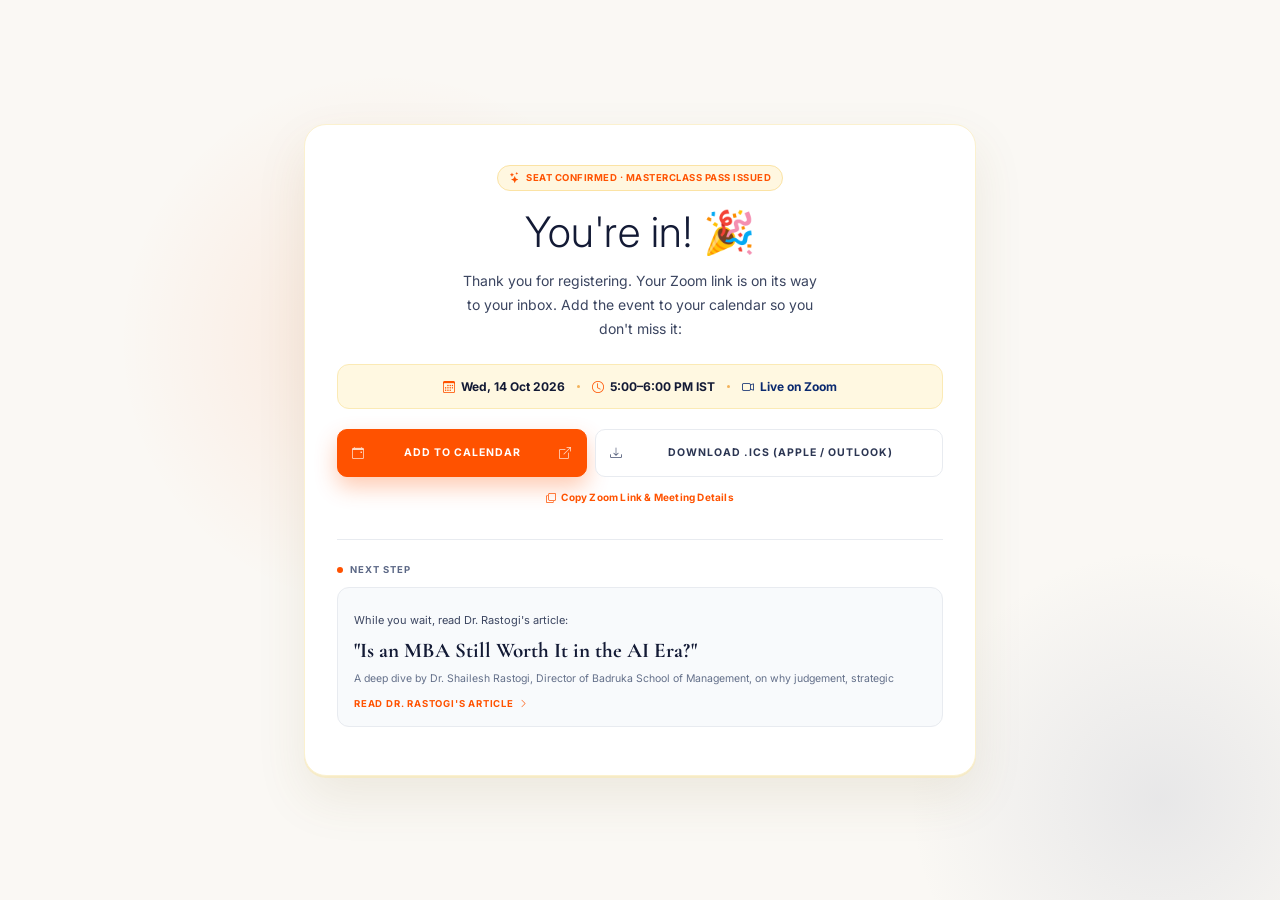
==== commit ed73bfbc: "add new changes" ====
--- a/thank-you.html
+++ b/thank-you.html
@@ -632,7 +632,7 @@
         </p>
 
         <div class="event">
-          <span class="event-item"><i class="bi bi-calendar3" aria-hidden="true"></i>Wed, 30 Sept 2026</span>
+          <span class="event-item"><i class="bi bi-calendar3" aria-hidden="true"></i>Wed, 14 Oct 2026</span>
           <span class="sep" aria-hidden="true"></span>
           <span class="event-item"><i class="bi bi-clock" aria-hidden="true"></i>5:00–6:00 PM IST</span>
           <span class="sep" aria-hidden="true"></span>
@@ -683,8 +683,8 @@
         title: 'Masterclass | Badruka School of Management',
         description: 'Live masterclass on Zoom with Badruka School of Management.',
         // 5:00-6:00 PM IST = 11:30-12:30 UTC
-        startUTC: '20260930T113000Z',
-        endUTC: '20260930T123000Z',
+        startUTC: '20261014T113000Z',
+        endUTC: '20261014T123000Z',
         zoomLink: 'https://zoom.us/j/your-meeting-id',
         articleLink: 'https://your-site.com/blog/is-an-mba-still-worth-it-in-the-ai-era',
       };
@@ -752,7 +752,7 @@
 
       /* Copy Zoom link + details */
       document.getElementById('copyBtn').addEventListener('click', function () {
-        var text = EVENT.title + '\nWed, 30 Sept 2026 | 5:00–6:00 PM IST\nLive on Zoom: ' + EVENT.zoomLink;
+        var text = EVENT.title + '\nWed, 14 Oct 2026 | 5:00–6:00 PM IST\nLive on Zoom: ' + EVENT.zoomLink;
 
         function fallback() {
           var ta = document.createElement('textarea');
